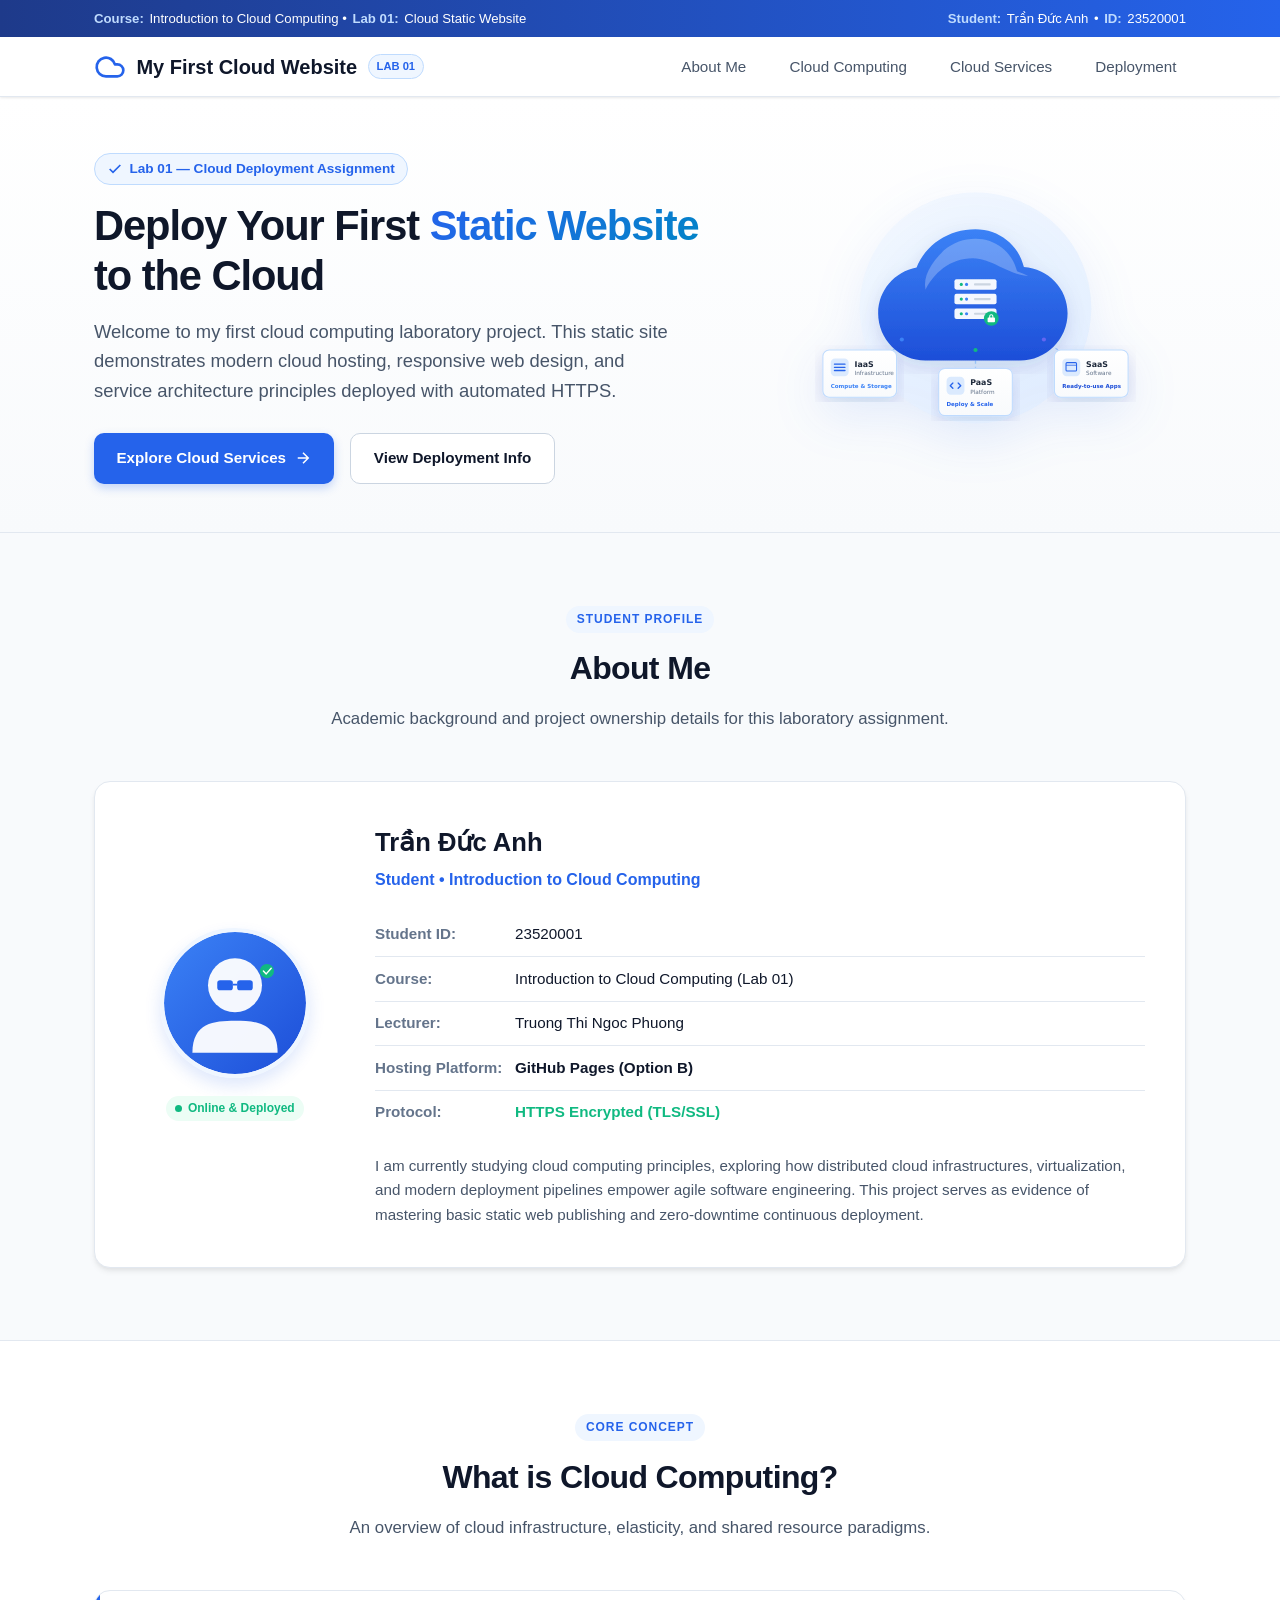
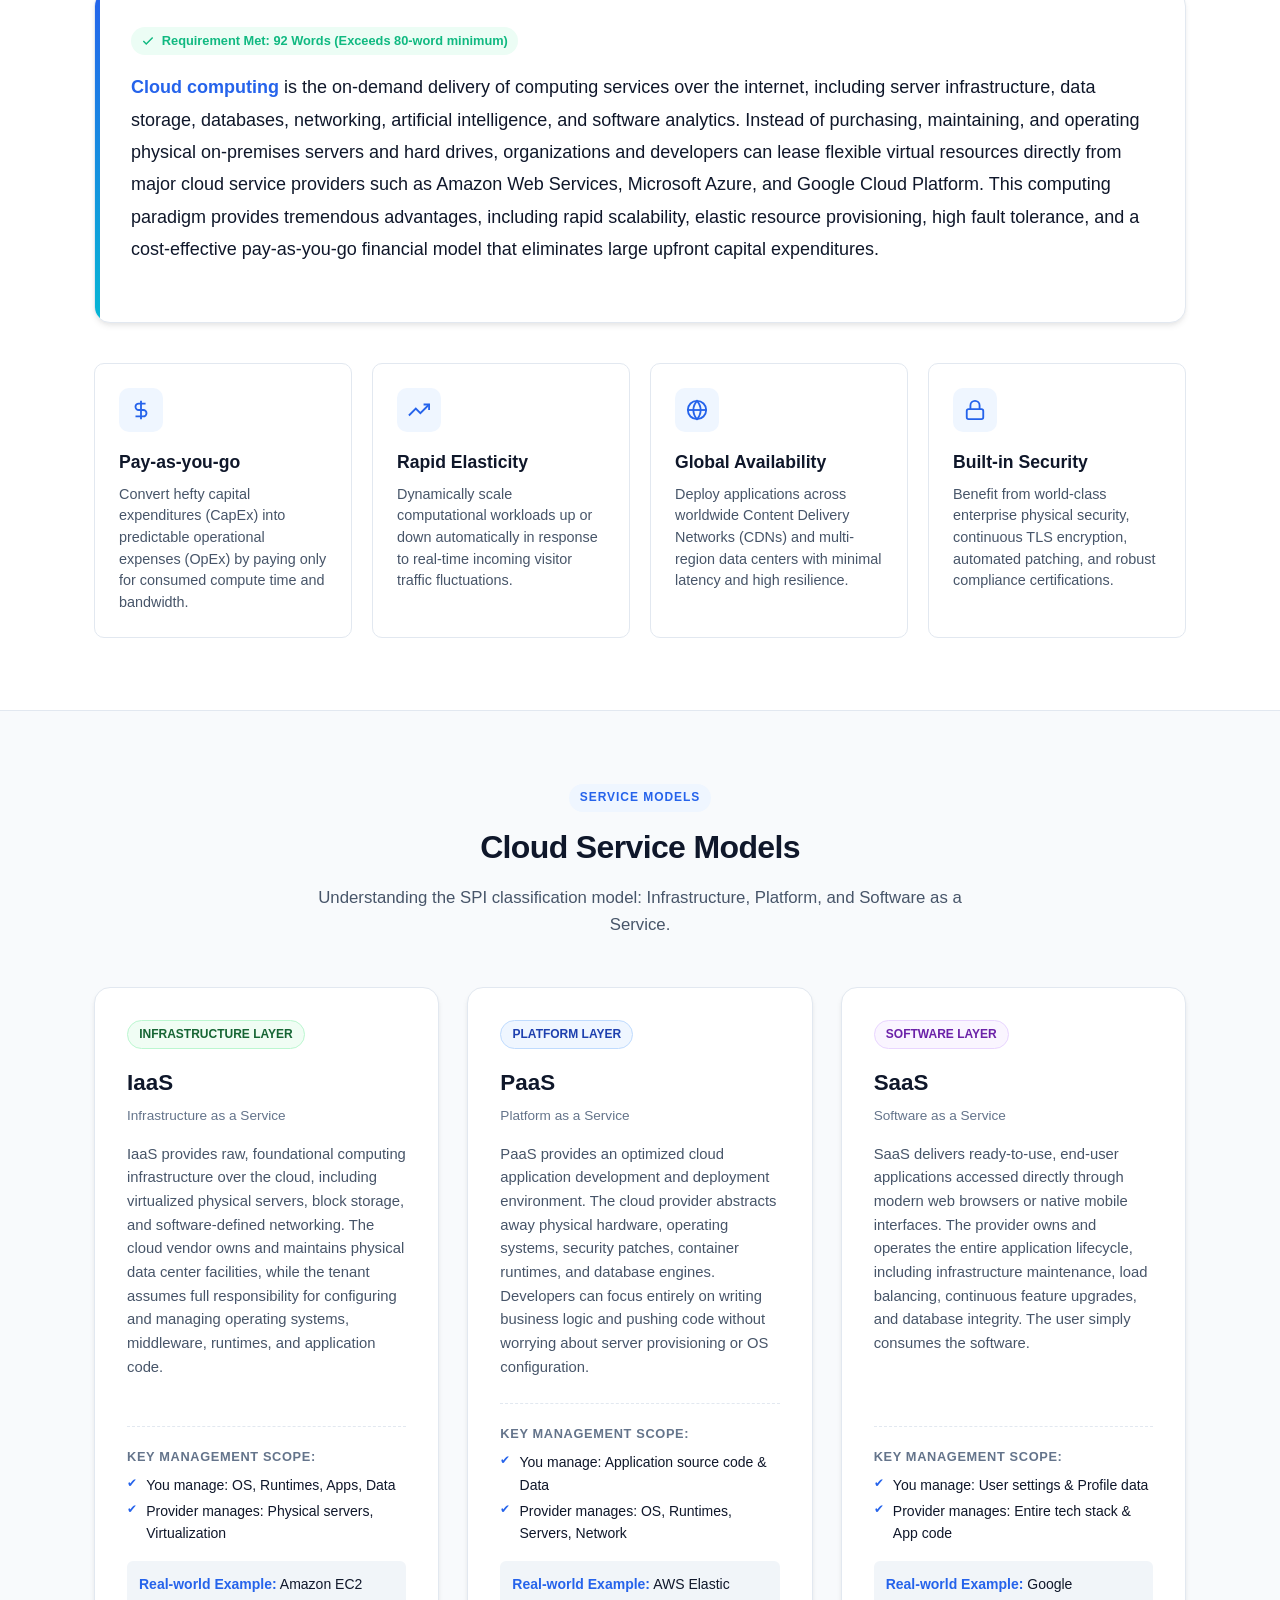
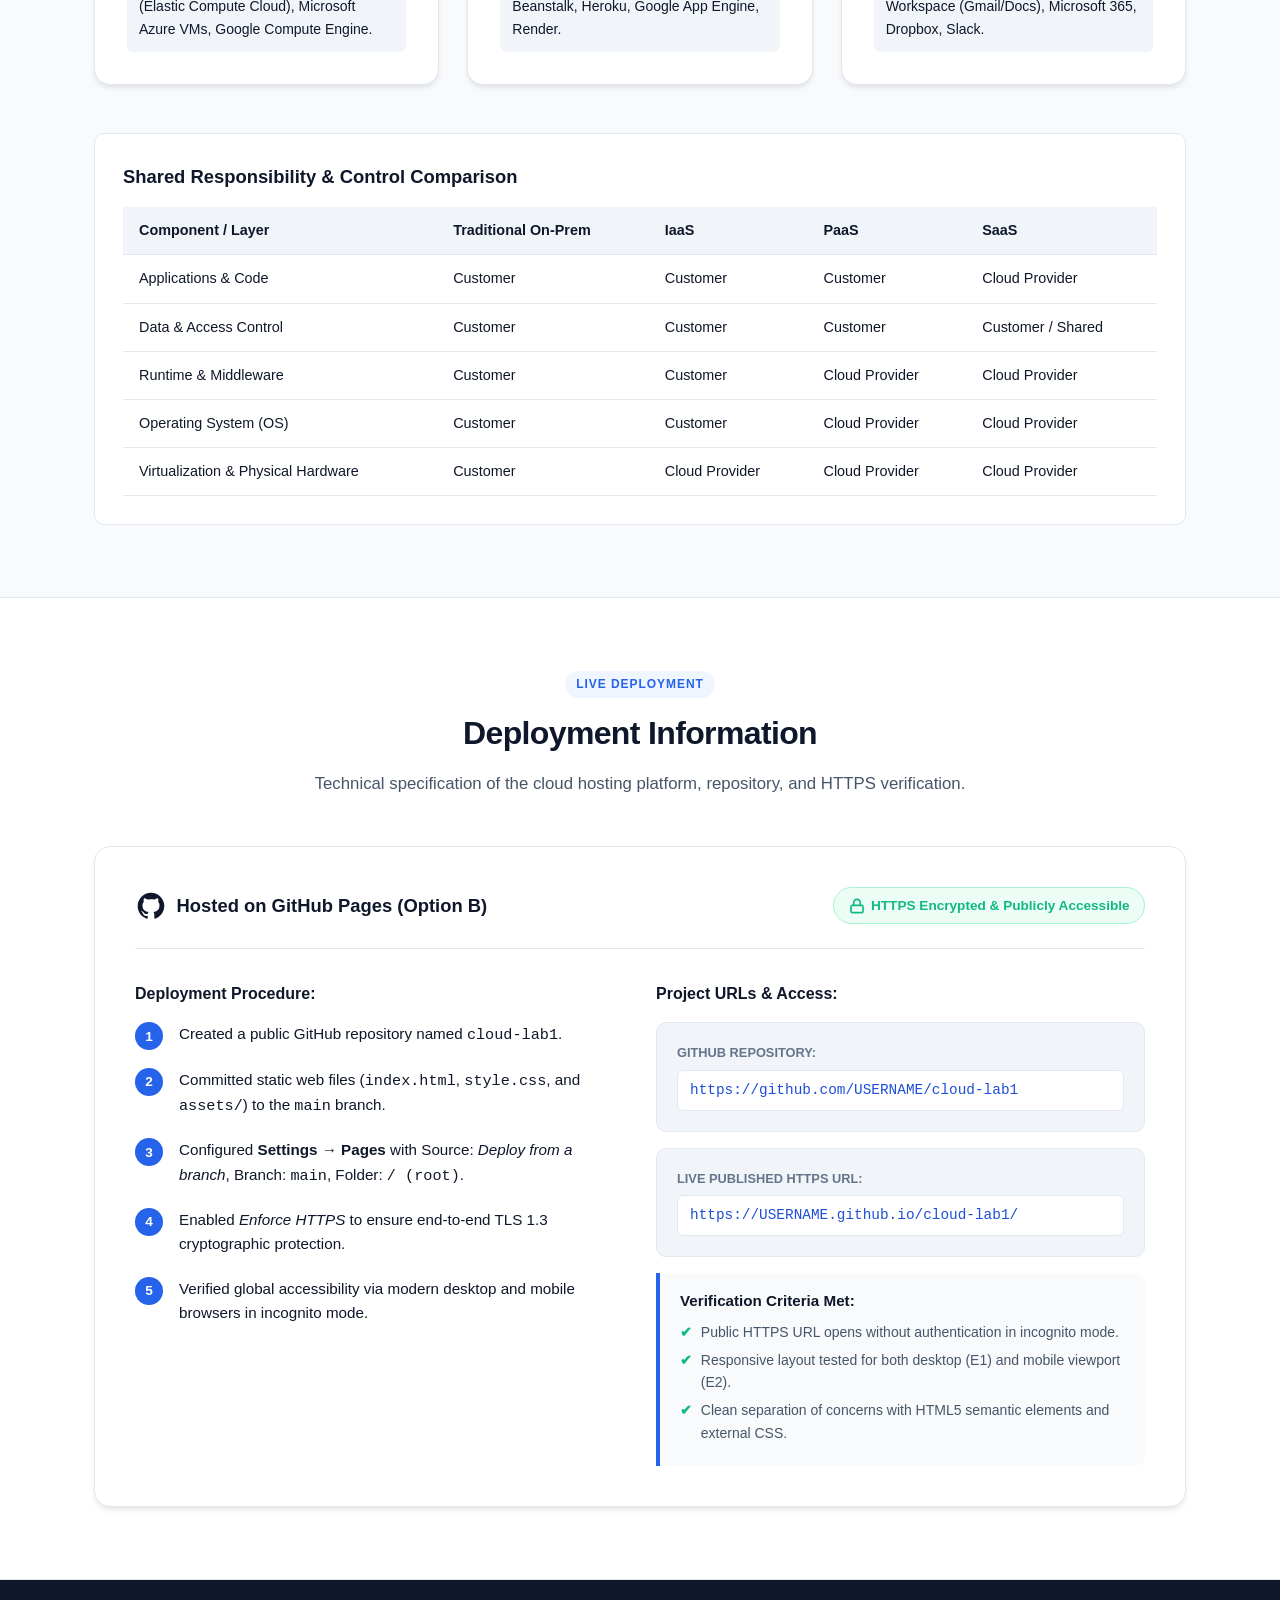
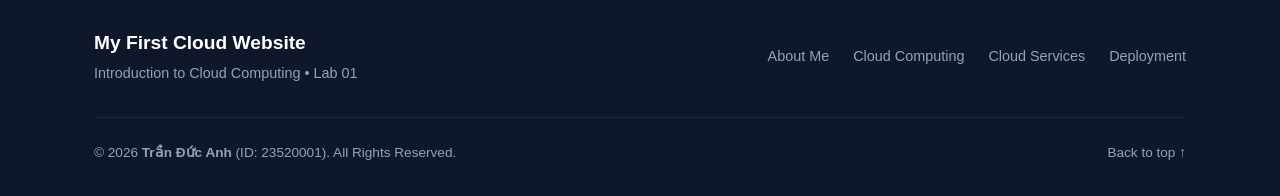
==== index.html @ e88ad157 "feat: initial commit for Lab 01 static website" ====
<!DOCTYPE html>
<html lang="en">
<head>
  <meta charset="UTF-8">
  <meta name="viewport" content="width=device-width, initial-scale=1.0">
  <title>My First Cloud Website</title>
  <meta name="description" content="Lab 01 - Deploy Your First Static Website to the Cloud. Course: Introduction to Cloud Computing.">
  <link rel="stylesheet" href="style.css">
</head>
<body>

  <!-- Top Academic Metadata Banner (Visible on Desktop & Mobile Viewports for Grading Evidence E1/E2) -->
  <div class="academic-banner">
    <div class="container">
      <div class="banner-item">
        <strong>Course:</strong> Introduction to Cloud Computing &bull; <strong>Lab 01:</strong> Cloud Static Website
      </div>
      <div class="banner-item">
        <strong>Student:</strong> <span id="student-banner-name">Trần Đức Anh</span> &bull; <strong>ID:</strong> <span id="student-banner-id">23520001</span>
      </div>
    </div>
  </div>

  <!-- Navigation Header -->
  <header class="site-header">
    <div class="nav-container">
      <a href="#home" class="brand-link" title="My First Cloud Website">
        <svg class="brand-icon" viewBox="0 0 24 24" fill="none" stroke="currentColor" stroke-width="2" stroke-linecap="round" stroke-linejoin="round">
          <path d="M17.5 19H9a7 7 0 1 1 6.71-9h1.79a4.5 4.5 0 1 1 0 9Z" />
        </svg>
        <span>My First Cloud Website</span>
        <span class="brand-badge">Lab 01</span>
      </a>

      <!-- Mobile Navigation Toggle Button -->
      <button class="nav-toggle" id="navToggle" aria-label="Toggle navigation menu">
        <svg viewBox="0 0 24 24" fill="none" stroke="currentColor" stroke-width="2" stroke-linecap="round" stroke-linejoin="round">
          <line x1="3" y1="12" x2="21" y2="12"></line>
          <line x1="3" y1="6" x2="21" y2="6"></line>
          <line x1="3" y1="18" x2="21" y2="18"></line>
        </svg>
      </button>

      <!-- Navigation Menu with 4 Sections -->
      <nav>
        <ul class="nav-menu" id="navMenu">
          <li><a href="#about" class="nav-link">About Me</a></li>
          <li><a href="#cloud-computing" class="nav-link">Cloud Computing</a></li>
          <li><a href="#cloud-services" class="nav-link">Cloud Services</a></li>
          <li><a href="#deployment" class="nav-link">Deployment</a></li>
        </ul>
      </nav>
    </div>
  </header>

  <!-- Hero Section -->
  <section class="hero-section" id="home">
    <div class="container hero-grid">
      <div class="hero-content">
        <div class="hero-tag">
          <svg width="16" height="16" viewBox="0 0 24 24" fill="none" stroke="currentColor" stroke-width="2.5">
            <polyline points="20 6 9 17 4 12"></polyline>
          </svg>
          Lab 01 — Cloud Deployment Assignment
        </div>
        <h1 class="hero-title">Deploy Your First <span>Static Website</span> to the Cloud</h1>
        <p class="hero-subtitle">
          Welcome to my first cloud computing laboratory project. This static site demonstrates modern cloud hosting, responsive web design, and service architecture principles deployed with automated HTTPS.
        </p>
        <div class="hero-actions">
          <a href="#cloud-services" class="btn btn-primary">
            Explore Cloud Services
            <svg width="18" height="18" viewBox="0 0 24 24" fill="none" stroke="currentColor" stroke-width="2">
              <path d="M5 12h14M12 5l7 7-7 7"/>
            </svg>
          </a>
          <a href="#deployment" class="btn btn-secondary">
            View Deployment Info
          </a>
        </div>
      </div>
      <div class="hero-illustration">
        <img src="assets/cloud.svg" alt="Cloud Architecture Illustration" width="440" height="330">
      </div>
    </div>
  </section>

  <main>
    <!-- Section 1: About Me -->
    <section class="section" id="about">
      <div class="container">
        <div class="section-header">
          <span class="section-badge">Student Profile</span>
          <h2 class="section-title">About Me</h2>
          <p class="section-desc">Academic background and project ownership details for this laboratory assignment.</p>
        </div>

        <div class="about-card">
          <div class="about-avatar-wrap">
            <img src="assets/avatar.svg" alt="Student Avatar" class="about-avatar" width="150" height="150">
            <div class="status-badge">
              <span class="status-dot"></span> Online &amp; Deployed
            </div>
          </div>
          <div class="about-details">
            <h3 id="student-name-display">Trần Đức Anh</h3>
            <p class="student-role">Student &bull; Introduction to Cloud Computing</p>
            
            <table class="info-table">
              <tbody>
                <tr>
                  <td class="info-label">Student ID:</td>
                  <td class="info-value" id="student-id-display">23520001</td>
                </tr>
                <tr>
                  <td class="info-label">Course:</td>
                  <td class="info-value">Introduction to Cloud Computing (Lab 01)</td>
                </tr>
                <tr>
                  <td class="info-label">Lecturer:</td>
                  <td class="info-value">Truong Thi Ngoc Phuong</td>
                </tr>
                <tr>
                  <td class="info-label">Hosting Platform:</td>
                  <td class="info-value"><strong>GitHub Pages (Option B)</strong></td>
                </tr>
                <tr>
                  <td class="info-label">Protocol:</td>
                  <td class="info-value"><span style="color: var(--success); font-weight: 600;">HTTPS Encrypted (TLS/SSL)</span></td>
                </tr>
              </tbody>
            </table>

            <p class="about-bio">
              I am currently studying cloud computing principles, exploring how distributed cloud infrastructures, virtualization, and modern deployment pipelines empower agile software engineering. This project serves as evidence of mastering basic static web publishing and zero-downtime continuous deployment.
            </p>
          </div>
        </div>
      </div>
    </section>

    <!-- Section 2: Cloud Computing -->
    <section class="section section-alt" id="cloud-computing">
      <div class="container">
        <div class="section-header">
          <span class="section-badge">Core Concept</span>
          <h2 class="section-title">What is Cloud Computing?</h2>
          <p class="section-desc">An overview of cloud infrastructure, elasticity, and shared resource paradigms.</p>
        </div>

        <div class="cloud-definition-card">
          <div class="word-count-badge">
            <svg width="14" height="14" viewBox="0 0 24 24" fill="none" stroke="currentColor" stroke-width="2.5">
              <polyline points="20 6 9 17 4 12"></polyline>
            </svg>
            Requirement Met: 92 Words (Exceeds 80-word minimum)
          </div>
          <p class="cloud-statement">
            <strong>Cloud computing</strong> is the on-demand delivery of computing services over the internet, including server infrastructure, data storage, databases, networking, artificial intelligence, and software analytics. Instead of purchasing, maintaining, and operating physical on-premises servers and hard drives, organizations and developers can lease flexible virtual resources directly from major cloud service providers such as Amazon Web Services, Microsoft Azure, and Google Cloud Platform. This computing paradigm provides tremendous advantages, including rapid scalability, elastic resource provisioning, high fault tolerance, and a cost-effective pay-as-you-go financial model that eliminates large upfront capital expenditures.
          </p>
        </div>

        <!-- 4 Key Characteristics -->
        <div class="cloud-features-grid">
          <div class="feature-box">
            <div class="feature-icon-wrapper">
              <svg width="22" height="22" viewBox="0 0 24 24" fill="none" stroke="currentColor" stroke-width="2">
                <path d="M12 2v20M17 5H9.5a3.5 3.5 0 0 0 0 7h5a3.5 3.5 0 0 1 0 7H6"/>
              </svg>
            </div>
            <h4>Pay-as-you-go</h4>
            <p>Convert hefty capital expenditures (CapEx) into predictable operational expenses (OpEx) by paying only for consumed compute time and bandwidth.</p>
          </div>

          <div class="feature-box">
            <div class="feature-icon-wrapper">
              <svg width="22" height="22" viewBox="0 0 24 24" fill="none" stroke="currentColor" stroke-width="2">
                <polyline points="23 6 13.5 15.5 8.5 10.5 1 18"></polyline>
                <polyline points="17 6 23 6 23 12"></polyline>
              </svg>
            </div>
            <h4>Rapid Elasticity</h4>
            <p>Dynamically scale computational workloads up or down automatically in response to real-time incoming visitor traffic fluctuations.</p>
          </div>

          <div class="feature-box">
            <div class="feature-icon-wrapper">
              <svg width="22" height="22" viewBox="0 0 24 24" fill="none" stroke="currentColor" stroke-width="2">
                <circle cx="12" cy="12" r="10"></circle>
                <line x1="2" y1="12" x2="22" y2="12"></line>
                <path d="M12 2a15.3 15.3 0 0 1 4 10 15.3 15.3 0 0 1-4 10 15.3 15.3 0 0 1-4-10 15.3 15.3 0 0 1 4-10z"></path>
              </svg>
            </div>
            <h4>Global Availability</h4>
            <p>Deploy applications across worldwide Content Delivery Networks (CDNs) and multi-region data centers with minimal latency and high resilience.</p>
          </div>

          <div class="feature-box">
            <div class="feature-icon-wrapper">
              <svg width="22" height="22" viewBox="0 0 24 24" fill="none" stroke="currentColor" stroke-width="2">
                <rect x="3" y="11" width="18" height="11" rx="2" ry="2"></rect>
                <path d="M7 11V7a5 5 0 0 1 10 0v4"></path>
              </svg>
            </div>
            <h4>Built-in Security</h4>
            <p>Benefit from world-class enterprise physical security, continuous TLS encryption, automated patching, and robust compliance certifications.</p>
          </div>
        </div>
      </div>
    </section>

    <!-- Section 3: Cloud Services (IaaS, PaaS, SaaS) -->
    <section class="section" id="cloud-services">
      <div class="container">
        <div class="section-header">
          <span class="section-badge">Service Models</span>
          <h2 class="section-title">Cloud Service Models</h2>
          <p class="section-desc">Understanding the SPI classification model: Infrastructure, Platform, and Software as a Service.</p>
        </div>

        <div class="services-grid">
          <!-- Model 1: IaaS -->
          <div class="service-card">
            <span class="service-tag tag-iaas">Infrastructure Layer</span>
            <h3>IaaS</h3>
            <p class="service-subtitle">Infrastructure as a Service</p>
            <p class="service-description">
              IaaS provides raw, foundational computing infrastructure over the cloud, including virtualized physical servers, block storage, and software-defined networking. The cloud vendor owns and maintains physical data center facilities, while the tenant assumes full responsibility for configuring and managing operating systems, middleware, runtimes, and application code.
            </p>
            <div class="service-meta-block">
              <div class="meta-title">Key Management Scope:</div>
              <ul class="meta-list">
                <li>You manage: OS, Runtimes, Apps, Data</li>
                <li>Provider manages: Physical servers, Virtualization</li>
              </ul>
              <div class="service-example-box">
                <strong>Real-world Example:</strong> Amazon EC2 (Elastic Compute Cloud), Microsoft Azure VMs, Google Compute Engine.
              </div>
            </div>
          </div>

          <!-- Model 2: PaaS -->
          <div class="service-card">
            <span class="service-tag tag-paas">Platform Layer</span>
            <h3>PaaS</h3>
            <p class="service-subtitle">Platform as a Service</p>
            <p class="service-description">
              PaaS provides an optimized cloud application development and deployment environment. The cloud provider abstracts away physical hardware, operating systems, security patches, container runtimes, and database engines. Developers can focus entirely on writing business logic and pushing code without worrying about server provisioning or OS configuration.
            </p>
            <div class="service-meta-block">
              <div class="meta-title">Key Management Scope:</div>
              <ul class="meta-list">
                <li>You manage: Application source code &amp; Data</li>
                <li>Provider manages: OS, Runtimes, Servers, Network</li>
              </ul>
              <div class="service-example-box">
                <strong>Real-world Example:</strong> AWS Elastic Beanstalk, Heroku, Google App Engine, Render.
              </div>
            </div>
          </div>

          <!-- Model 3: SaaS -->
          <div class="service-card">
            <span class="service-tag tag-saas">Software Layer</span>
            <h3>SaaS</h3>
            <p class="service-subtitle">Software as a Service</p>
            <p class="service-description">
              SaaS delivers ready-to-use, end-user applications accessed directly through modern web browsers or native mobile interfaces. The provider owns and operates the entire application lifecycle, including infrastructure maintenance, load balancing, continuous feature upgrades, and database integrity. The user simply consumes the software.
            </p>
            <div class="service-meta-block">
              <div class="meta-title">Key Management Scope:</div>
              <ul class="meta-list">
                <li>You manage: User settings &amp; Profile data</li>
                <li>Provider manages: Entire tech stack &amp; App code</li>
              </ul>
              <div class="service-example-box">
                <strong>Real-world Example:</strong> Google Workspace (Gmail/Docs), Microsoft 365, Dropbox, Slack.
              </div>
            </div>
          </div>
        </div>

        <!-- Shared Responsibility Summary Table -->
        <div class="services-comparison">
          <h4>Shared Responsibility &amp; Control Comparison</h4>
          <table class="comparison-table">
            <thead>
              <tr>
                <th>Component / Layer</th>
                <th>Traditional On-Prem</th>
                <th>IaaS</th>
                <th>PaaS</th>
                <th>SaaS</th>
              </tr>
            </thead>
            <tbody>
              <tr>
                <td>Applications &amp; Code</td>
                <td>Customer</td>
                <td>Customer</td>
                <td>Customer</td>
                <td>Cloud Provider</td>
              </tr>
              <tr>
                <td>Data &amp; Access Control</td>
                <td>Customer</td>
                <td>Customer</td>
                <td>Customer</td>
                <td>Customer / Shared</td>
              </tr>
              <tr>
                <td>Runtime &amp; Middleware</td>
                <td>Customer</td>
                <td>Customer</td>
                <td>Cloud Provider</td>
                <td>Cloud Provider</td>
              </tr>
              <tr>
                <td>Operating System (OS)</td>
                <td>Customer</td>
                <td>Customer</td>
                <td>Cloud Provider</td>
                <td>Cloud Provider</td>
              </tr>
              <tr>
                <td>Virtualization &amp; Physical Hardware</td>
                <td>Customer</td>
                <td>Cloud Provider</td>
                <td>Cloud Provider</td>
                <td>Cloud Provider</td>
              </tr>
            </tbody>
          </table>
        </div>
      </div>
    </section>

    <!-- Section 4: Deployment Information -->
    <section class="section section-alt" id="deployment">
      <div class="container">
        <div class="section-header">
          <span class="section-badge">Live Deployment</span>
          <h2 class="section-title">Deployment Information</h2>
          <p class="section-desc">Technical specification of the cloud hosting platform, repository, and HTTPS verification.</p>
        </div>

        <div class="deployment-card">
          <div class="deployment-header-row">
            <div class="platform-pill">
              <svg class="pill-icon" viewBox="0 0 24 24" fill="currentColor">
                <path fill-rule="evenodd" clip-rule="evenodd" d="M12 2C6.477 2 2 6.484 2 12.017c0 4.425 2.865 8.18 6.839 9.504.5.092.682-.217.682-.483 0-.237-.008-.868-.013-1.703-2.782.605-3.369-1.343-3.369-1.343-.454-1.158-1.11-1.466-1.11-1.466-.908-.62.069-.608.069-.608 1.003.07 1.53 1.032 1.53 1.032.892 1.53 2.341 1.088 2.91.832.092-.647.35-1.088.636-1.338-2.22-.253-4.555-1.113-4.555-4.951 0-1.093.39-1.988 1.029-2.688-.103-.253-.446-1.272.098-2.65 0 0 .84-.27 2.75 1.026A9.564 9.564 0 0112 6.844c.85.004 1.705.115 2.504.337 1.909-1.296 2.747-1.027 2.747-1.027.546 1.379.202 2.398.1 2.651.64.7 1.028 1.595 1.028 2.688 0 3.848-2.339 4.695-4.566 4.943.359.309.678.92.678 1.855 0 1.338-.012 2.419-.012 2.747 0 .268.18.58.688.482A10.019 10.019 0 0022 12.017C22 6.484 17.522 2 12 2z"/>
              </svg>
              <span>Hosted on GitHub Pages (Option B)</span>
            </div>
            <div class="https-verified-badge">
              <svg width="16" height="16" viewBox="0 0 24 24" fill="none" stroke="currentColor" stroke-width="2.5">
                <rect x="3" y="11" width="18" height="11" rx="2" ry="2"></rect>
                <path d="M7 11V7a5 5 0 0 1 10 0v4"></path>
              </svg>
              HTTPS Encrypted &amp; Publicly Accessible
            </div>
          </div>

          <div class="deployment-info-grid">
            <div class="deploy-steps-col">
              <h4 style="margin-bottom: 1rem; color: var(--secondary);">Deployment Procedure:</h4>
              <ol class="deploy-step-list">
                <li>Created a public GitHub repository named <code>cloud-lab1</code>.</li>
                <li>Committed static web files (<code>index.html</code>, <code>style.css</code>, and <code>assets/</code>) to the <code>main</code> branch.</li>
                <li>Configured <strong>Settings &rarr; Pages</strong> with Source: <em>Deploy from a branch</em>, Branch: <code>main</code>, Folder: <code>/ (root)</code>.</li>
                <li>Enabled <em>Enforce HTTPS</em> to ensure end-to-end TLS 1.3 cryptographic protection.</li>
                <li>Verified global accessibility via modern desktop and mobile browsers in incognito mode.</li>
              </ol>
            </div>

            <div class="deploy-urls-col">
              <h4 style="margin-bottom: 1rem; color: var(--secondary);">Project URLs &amp; Access:</h4>
              
              <div class="link-box">
                <div class="link-box-title">GitHub Repository:</div>
                <code id="repo-url-display">https://github.com/USERNAME/cloud-lab1</code>
              </div>

              <div class="link-box">
                <div class="link-box-title">Live Published HTTPS URL:</div>
                <code id="live-url-display">https://USERNAME.github.io/cloud-lab1/</code>
              </div>

              <div class="checklist-box">
                <h5>Verification Criteria Met:</h5>
                <ul>
                  <li>Public HTTPS URL opens without authentication in incognito mode.</li>
                  <li>Responsive layout tested for both desktop (E1) and mobile viewport (E2).</li>
                  <li>Clean separation of concerns with HTML5 semantic elements and external CSS.</li>
                </ul>
              </div>
            </div>
          </div>
        </div>
      </div>
    </section>
  </main>

  <!-- Footer -->
  <footer class="site-footer">
    <div class="container">
      <div class="footer-top">
        <div>
          <div class="footer-brand">My First Cloud Website</div>
          <p style="margin-top: 0.25rem;">Introduction to Cloud Computing &bull; Lab 01</p>
        </div>
        <div class="footer-nav">
          <a href="#about">About Me</a>
          <a href="#cloud-computing">Cloud Computing</a>
          <a href="#cloud-services">Cloud Services</a>
          <a href="#deployment">Deployment</a>
        </div>
      </div>
      <div class="footer-bottom">
        <div>
          &copy; 2026 <strong>Trần Đức Anh</strong> (ID: 23520001). All Rights Reserved.
        </div>
        <a href="#home" class="back-to-top">
          Back to top &uarr;
        </a>
      </div>
    </div>
  </footer>

  <!-- Vanilla JavaScript for Mobile Nav & Dynamic Highlights -->
  <script>
    // Mobile navigation toggle
    const navToggle = document.getElementById('navToggle');
    const navMenu = document.getElementById('navMenu');

    if (navToggle && navMenu) {
      navToggle.addEventListener('click', () => {
        navMenu.classList.toggle('open');
      });

      // Close mobile menu when clicking any nav link
      const navLinks = document.querySelectorAll('.nav-link');
      navLinks.forEach(link => {
        link.addEventListener('click', () => {
          navMenu.classList.remove('open');
        });
      });
    }

    // Active navigation link tracking on scroll
    const sections = document.querySelectorAll('section[id]');
    window.addEventListener('scroll', () => {
      let current = '';
      const scrollPosition = window.pageYOffset + 200;

      sections.forEach(section => {
        const sectionTop = section.offsetTop;
        const sectionHeight = section.offsetHeight;
        if (scrollPosition >= sectionTop && scrollPosition < sectionTop + sectionHeight) {
          current = section.getAttribute('id');
        }
      });

      const navLinks = document.querySelectorAll('.nav-link');
      navLinks.forEach(link => {
        link.classList.remove('active');
        if (link.getAttribute('href') === `#${current}`) {
          link.classList.add('active');
        }
      });
    });
  </script>
</body>
</html>
---- style.css ----
/* ==========================================================================
   CSS Stylesheet: My First Cloud Website
   Course: Introduction to Cloud Computing (Lab 01)
   Design: Modern, Accessible, Fully Responsive
   ========================================================================== */

/* --- CSS Variables & Design Tokens --- */
:root {
  --primary: #2563eb;
  --primary-hover: #1d4ed8;
  --primary-light: #eff6ff;
  --primary-border: #bfdbfe;
  --secondary: #0f172a;
  --accent: #0284c7;
  --accent-cyan: #06b6d4;
  --success: #10b981;
  --success-bg: #ecfdf5;
  --warning: #f59e0b;
  --text-primary: #0f172a;
  --text-secondary: #475569;
  --text-muted: #64748b;
  --bg-page: #f8fafc;
  --bg-surface: #ffffff;
  --bg-alt: #f1f5f9;
  --border-light: #e2e8f0;
  --border-subtle: #cbd5e1;
  
  --radius-sm: 6px;
  --radius-md: 10px;
  --radius-lg: 16px;
  --radius-full: 9999px;

  --shadow-sm: 0 1px 3px rgba(0, 0, 0, 0.06), 0 1px 2px rgba(0, 0, 0, 0.04);
  --shadow-md: 0 4px 6px -1px rgba(0, 0, 0, 0.08), 0 2px 4px -1px rgba(0, 0, 0, 0.04);
  --shadow-lg: 0 10px 15px -3px rgba(0, 0, 0, 0.08), 0 4px 6px -2px rgba(0, 0, 0, 0.04);
  --shadow-hover: 0 20px 25px -5px rgba(37, 99, 235, 0.12), 0 10px 10px -5px rgba(37, 99, 235, 0.04);

  --transition-fast: 0.15s ease;
  --transition-normal: 0.25s ease;
  --max-width: 1140px;
}

/* --- Base Reset & Typography --- */
*, *::before, *::after {
  box-sizing: border-box;
  margin: 0;
  padding: 0;
}

html {
  scroll-behavior: smooth;
  font-size: 16px;
}

body {
  font-family: -apple-system, BlinkMacSystemFont, "Segoe UI", Roboto, "Helvetica Neue", Arial, sans-serif;
  line-height: 1.6;
  color: var(--text-primary);
  background-color: var(--bg-page);
  -webkit-font-smoothing: antialiased;
}

a {
  color: var(--primary);
  text-decoration: none;
  transition: color var(--transition-fast);
}

a:hover {
  color: var(--primary-hover);
}

img, svg {
  max-width: 100%;
  height: auto;
  display: block;
}

.container {
  width: 100%;
  max-width: var(--max-width);
  margin: 0 auto;
  padding: 0 1.5rem;
}

/* --- Top Academic Metadata Banner --- */
.academic-banner {
  background: linear-gradient(90deg, #1e3a8a, #2563eb);
  color: #ffffff;
  padding: 0.5rem 1rem;
  font-size: 0.825rem;
  font-weight: 500;
}

.academic-banner .container {
  display: flex;
  flex-wrap: wrap;
  justify-content: space-between;
  align-items: center;
  gap: 0.5rem;
}

.banner-item {
  display: inline-flex;
  align-items: center;
  gap: 0.35rem;
}

.banner-item strong {
  color: #bfdbfe;
  font-weight: 600;
}

/* --- Navigation Header --- */
.site-header {
  position: sticky;
  top: 0;
  z-index: 100;
  background-color: rgba(255, 255, 255, 0.95);
  backdrop-filter: blur(10px);
  -webkit-backdrop-filter: blur(10px);
  border-bottom: 1px solid var(--border-light);
  box-shadow: var(--shadow-sm);
  transition: all var(--transition-fast);
}

.nav-container {
  display: flex;
  justify-content: space-between;
  align-items: center;
  padding: 0.85rem 1.5rem;
  max-width: var(--max-width);
  margin: 0 auto;
}

.brand-link {
  display: flex;
  align-items: center;
  gap: 0.65rem;
  font-weight: 700;
  font-size: 1.25rem;
  color: var(--secondary);
}

.brand-icon {
  width: 32px;
  height: 32px;
  color: var(--primary);
}

.brand-badge {
  font-size: 0.7rem;
  font-weight: 600;
  text-transform: uppercase;
  background-color: var(--primary-light);
  color: var(--primary);
  border: 1px solid var(--primary-border);
  padding: 0.15rem 0.5rem;
  border-radius: var(--radius-full);
}

.nav-menu {
  display: flex;
  align-items: center;
  list-style: none;
  gap: 1.5rem;
}

.nav-link {
  font-size: 0.95rem;
  font-weight: 500;
  color: var(--text-secondary);
  padding: 0.35rem 0.6rem;
  border-radius: var(--radius-sm);
  transition: all var(--transition-fast);
}

.nav-link:hover, .nav-link:focus {
  color: var(--primary);
  background-color: var(--primary-light);
}

.nav-link.active {
  color: var(--primary);
  font-weight: 600;
}

/* Mobile Nav Toggle */
.nav-toggle {
  display: none;
  background: none;
  border: 1px solid var(--border-light);
  border-radius: var(--radius-sm);
  padding: 0.4rem 0.6rem;
  cursor: pointer;
  color: var(--secondary);
}

.nav-toggle svg {
  width: 24px;
  height: 24px;
}

/* --- Hero Section --- */
.hero-section {
  padding: 3.5rem 0 3rem;
  background: linear-gradient(180deg, #ffffff 0%, var(--bg-page) 100%);
  border-bottom: 1px solid var(--border-light);
}

.hero-grid {
  display: grid;
  grid-template-columns: 1.2fr 0.8fr;
  align-items: center;
  gap: 2.5rem;
}

.hero-tag {
  display: inline-flex;
  align-items: center;
  gap: 0.4rem;
  font-size: 0.85rem;
  font-weight: 600;
  color: var(--primary);
  background-color: var(--primary-light);
  border: 1px solid var(--primary-border);
  padding: 0.25rem 0.75rem;
  border-radius: var(--radius-full);
  margin-bottom: 1rem;
}

.hero-title {
  font-size: 2.6rem;
  font-weight: 800;
  line-height: 1.2;
  color: var(--secondary);
  margin-bottom: 1rem;
  letter-spacing: -0.025em;
}

.hero-title span {
  color: var(--primary);
  background: linear-gradient(135deg, #2563eb, #0284c7);
  -webkit-background-clip: text;
  -webkit-text-fill-color: transparent;
}

.hero-subtitle {
  font-size: 1.15rem;
  color: var(--text-secondary);
  margin-bottom: 1.75rem;
  max-width: 580px;
}

.hero-actions {
  display: flex;
  flex-wrap: wrap;
  gap: 1rem;
}

.btn {
  display: inline-flex;
  align-items: center;
  gap: 0.5rem;
  padding: 0.75rem 1.4rem;
  font-size: 0.95rem;
  font-weight: 600;
  border-radius: var(--radius-md);
  transition: all var(--transition-normal);
  cursor: pointer;
}

.btn-primary {
  background-color: var(--primary);
  color: #ffffff;
  box-shadow: 0 4px 10px rgba(37, 99, 235, 0.25);
}

.btn-primary:hover {
  background-color: var(--primary-hover);
  color: #ffffff;
  transform: translateY(-2px);
  box-shadow: 0 6px 14px rgba(37, 99, 235, 0.35);
}

.btn-secondary {
  background-color: #ffffff;
  color: var(--secondary);
  border: 1px solid var(--border-subtle);
}

.btn-secondary:hover {
  background-color: var(--bg-alt);
  color: var(--primary);
  border-color: var(--primary-border);
}

.hero-illustration {
  display: flex;
  justify-content: center;
  align-items: center;
}

.hero-illustration img {
  width: 100%;
  max-width: 440px;
  filter: drop-shadow(0 15px 25px rgba(37, 99, 235, 0.12));
  animation: floatSubtle 6s ease-in-out infinite alternate;
}

@keyframes floatSubtle {
  0% { transform: translateY(0); }
  100% { transform: translateY(-8px); }
}

/* --- Section Global Layout --- */
.section {
  padding: 4.5rem 0;
  scroll-margin-top: 4.5rem;
}

.section-alt {
  background-color: #ffffff;
  border-top: 1px solid var(--border-light);
  border-bottom: 1px solid var(--border-light);
}

.section-header {
  text-align: center;
  max-width: 700px;
  margin: 0 auto 3rem;
}

.section-badge {
  display: inline-block;
  font-size: 0.75rem;
  font-weight: 700;
  text-transform: uppercase;
  letter-spacing: 0.08em;
  color: var(--primary);
  background-color: var(--primary-light);
  padding: 0.25rem 0.7rem;
  border-radius: var(--radius-full);
  margin-bottom: 0.65rem;
}

.section-title {
  font-size: 2rem;
  font-weight: 700;
  color: var(--secondary);
  margin-bottom: 0.75rem;
  letter-spacing: -0.02em;
}

.section-desc {
  font-size: 1.05rem;
  color: var(--text-secondary);
}

/* --- Section: About Me --- */
.about-card {
  background-color: #ffffff;
  border: 1px solid var(--border-light);
  border-radius: var(--radius-lg);
  padding: 2.5rem;
  box-shadow: var(--shadow-md);
  display: grid;
  grid-template-columns: 200px 1fr;
  gap: 2.5rem;
  align-items: center;
}

.about-avatar-wrap {
  text-align: center;
}

.about-avatar {
  width: 150px;
  height: 150px;
  margin: 0 auto 1rem;
  border-radius: var(--radius-full);
  box-shadow: 0 8px 16px rgba(37, 99, 235, 0.15);
  border: 4px solid var(--primary-light);
}

.status-badge {
  display: inline-flex;
  align-items: center;
  gap: 0.35rem;
  font-size: 0.75rem;
  font-weight: 600;
  color: var(--success);
  background-color: var(--success-bg);
  padding: 0.2rem 0.6rem;
  border-radius: var(--radius-full);
}

.status-dot {
  width: 7px;
  height: 7px;
  border-radius: 50%;
  background-color: var(--success);
}

.about-details h3 {
  font-size: 1.6rem;
  font-weight: 700;
  color: var(--secondary);
  margin-bottom: 0.25rem;
}

.student-role {
  font-size: 1rem;
  color: var(--primary);
  font-weight: 600;
  margin-bottom: 1.25rem;
}

.info-table {
  width: 100%;
  border-collapse: collapse;
  margin-bottom: 1.25rem;
}

.info-table tr {
  border-bottom: 1px solid var(--border-light);
}

.info-table tr:last-child {
  border-bottom: none;
}

.info-table td {
  padding: 0.6rem 0;
  font-size: 0.95rem;
}

.info-label {
  font-weight: 600;
  color: var(--text-muted);
  width: 140px;
}

.info-value {
  color: var(--secondary);
  font-weight: 500;
}

.about-bio {
  color: var(--text-secondary);
  font-size: 0.95rem;
  line-height: 1.6;
}

/* --- Section: Cloud Computing --- */
.cloud-definition-card {
  background-color: var(--bg-surface);
  border: 1px solid var(--border-light);
  border-radius: var(--radius-lg);
  padding: 2.25rem;
  box-shadow: var(--shadow-md);
  margin-bottom: 2.5rem;
  position: relative;
  overflow: hidden;
}

.cloud-definition-card::before {
  content: "";
  position: absolute;
  top: 0;
  left: 0;
  width: 5px;
  height: 100%;
  background: linear-gradient(180deg, var(--primary), var(--accent-cyan));
}

.word-count-badge {
  display: inline-flex;
  align-items: center;
  gap: 0.4rem;
  background-color: var(--success-bg);
  color: var(--success);
  font-size: 0.8rem;
  font-weight: 700;
  padding: 0.25rem 0.65rem;
  border-radius: var(--radius-full);
  margin-bottom: 1rem;
}

.cloud-statement {
  font-size: 1.125rem;
  line-height: 1.8;
  color: var(--secondary);
  margin-bottom: 1.25rem;
}

.cloud-statement strong {
  color: var(--primary);
}

.cloud-features-grid {
  display: grid;
  grid-template-columns: repeat(auto-fit, minmax(230px, 1fr));
  gap: 1.25rem;
}

.feature-box {
  background-color: #ffffff;
  border: 1px solid var(--border-light);
  border-radius: var(--radius-md);
  padding: 1.5rem;
  transition: transform var(--transition-normal), box-shadow var(--transition-normal);
}

.feature-box:hover {
  transform: translateY(-3px);
  box-shadow: var(--shadow-md);
  border-color: var(--primary-border);
}

.feature-icon-wrapper {
  width: 44px;
  height: 44px;
  border-radius: var(--radius-md);
  background-color: var(--primary-light);
  display: flex;
  align-items: center;
  justify-content: center;
  margin-bottom: 1rem;
  color: var(--primary);
}

.feature-box h4 {
  font-size: 1.1rem;
  font-weight: 700;
  color: var(--secondary);
  margin-bottom: 0.5rem;
}

.feature-box p {
  font-size: 0.9rem;
  color: var(--text-secondary);
  line-height: 1.5;
}

/* --- Section: Cloud Services (IaaS, PaaS, SaaS) --- */
.services-grid {
  display: grid;
  grid-template-columns: repeat(3, 1fr);
  gap: 1.75rem;
}

.service-card {
  background-color: var(--bg-surface);
  border: 1px solid var(--border-light);
  border-radius: var(--radius-lg);
  padding: 2rem;
  box-shadow: var(--shadow-md);
  display: flex;
  flex-direction: column;
  transition: all var(--transition-normal);
  position: relative;
}

.service-card:hover {
  transform: translateY(-5px);
  box-shadow: var(--shadow-hover);
  border-color: var(--primary);
}

.service-tag {
  align-self: flex-start;
  font-size: 0.75rem;
  font-weight: 700;
  text-transform: uppercase;
  padding: 0.25rem 0.7rem;
  border-radius: var(--radius-full);
  margin-bottom: 1rem;
}

.tag-iaas {
  background-color: #f0fdf4;
  color: #166534;
  border: 1px solid #bbf7d0;
}

.tag-paas {
  background-color: #eff6ff;
  color: #1e40af;
  border: 1px solid #bfdbfe;
}

.tag-saas {
  background-color: #faf5ff;
  color: #6b21a8;
  border: 1px solid #e9d5ff;
}

.service-card h3 {
  font-size: 1.4rem;
  font-weight: 700;
  color: var(--secondary);
  margin-bottom: 0.25rem;
}

.service-subtitle {
  font-size: 0.85rem;
  color: var(--text-muted);
  font-weight: 500;
  margin-bottom: 1rem;
}

.service-description {
  font-size: 0.925rem;
  color: var(--text-secondary);
  line-height: 1.6;
  margin-bottom: 1.5rem;
}

.service-meta-block {
  margin-top: auto;
  border-top: 1px dashed var(--border-light);
  padding-top: 1.25rem;
}

.meta-title {
  font-size: 0.8rem;
  font-weight: 700;
  text-transform: uppercase;
  letter-spacing: 0.05em;
  color: var(--text-muted);
  margin-bottom: 0.4rem;
}

.meta-list {
  list-style: none;
  font-size: 0.875rem;
  color: var(--secondary);
  margin-bottom: 1rem;
}

.meta-list li {
  position: relative;
  padding-left: 1.2rem;
  margin-bottom: 0.25rem;
}

.meta-list li::before {
  content: "✔";
  position: absolute;
  left: 0;
  color: var(--primary);
  font-size: 0.75rem;
}

.service-example-box {
  background-color: var(--bg-alt);
  padding: 0.75rem;
  border-radius: var(--radius-sm);
  font-size: 0.875rem;
}

.service-example-box strong {
  color: var(--primary);
}

/* Comparison Summary Table */
.services-comparison {
  margin-top: 3rem;
  background-color: #ffffff;
  border: 1px solid var(--border-light);
  border-radius: var(--radius-md);
  padding: 1.75rem;
  overflow-x: auto;
}

.services-comparison h4 {
  font-size: 1.15rem;
  margin-bottom: 1rem;
  color: var(--secondary);
}

.comparison-table {
  width: 100%;
  border-collapse: collapse;
  font-size: 0.9rem;
}

.comparison-table th, .comparison-table td {
  padding: 0.75rem 1rem;
  text-align: left;
  border-bottom: 1px solid var(--border-light);
}

.comparison-table th {
  background-color: var(--bg-alt);
  color: var(--secondary);
  font-weight: 600;
}

/* --- Section: Deployment Information --- */
.deployment-card {
  background-color: var(--bg-surface);
  border: 1px solid var(--border-light);
  border-radius: var(--radius-lg);
  padding: 2.5rem;
  box-shadow: var(--shadow-md);
}

.deployment-header-row {
  display: flex;
  justify-content: space-between;
  align-items: center;
  flex-wrap: wrap;
  gap: 1rem;
  margin-bottom: 2rem;
  padding-bottom: 1.5rem;
  border-bottom: 1px solid var(--border-light);
}

.platform-pill {
  display: inline-flex;
  align-items: center;
  gap: 0.6rem;
  font-weight: 700;
  font-size: 1.15rem;
  color: var(--secondary);
}

.pill-icon {
  width: 32px;
  height: 32px;
}

.https-verified-badge {
  display: inline-flex;
  align-items: center;
  gap: 0.4rem;
  background-color: var(--success-bg);
  color: var(--success);
  border: 1px solid #a7f3d0;
  padding: 0.4rem 0.9rem;
  border-radius: var(--radius-full);
  font-weight: 600;
  font-size: 0.85rem;
}

.deployment-info-grid {
  display: grid;
  grid-template-columns: 1fr 1fr;
  gap: 2rem;
}

.deploy-step-list {
  list-style: none;
  counter-reset: deploy-counter;
}

.deploy-step-list li {
  counter-increment: deploy-counter;
  position: relative;
  padding-left: 2.75rem;
  margin-bottom: 1.25rem;
  font-size: 0.95rem;
}

.deploy-step-list li::before {
  content: counter(deploy-counter);
  position: absolute;
  left: 0;
  top: 0;
  width: 28px;
  height: 28px;
  background-color: var(--primary);
  color: #ffffff;
  border-radius: 50%;
  display: flex;
  align-items: center;
  justify-content: center;
  font-size: 0.85rem;
  font-weight: 700;
}

.link-box {
  background-color: var(--bg-alt);
  border: 1px solid var(--border-light);
  border-radius: var(--radius-md);
  padding: 1.25rem;
  margin-bottom: 1rem;
}

.link-box-title {
  font-size: 0.8rem;
  font-weight: 700;
  text-transform: uppercase;
  color: var(--text-muted);
  margin-bottom: 0.35rem;
}

.link-box code {
  display: block;
  font-family: ui-monospace, SFMono-Regular, Menlo, Monaco, Consolas, monospace;
  font-size: 0.9rem;
  color: var(--primary-hover);
  word-break: break-all;
  background-color: #ffffff;
  padding: 0.5rem 0.75rem;
  border-radius: var(--radius-sm);
  border: 1px solid var(--border-light);
}

.checklist-box {
  background-color: #f8fafc;
  border-left: 4px solid var(--primary);
  padding: 1rem 1.25rem;
  border-radius: 0 var(--radius-md) var(--radius-md) 0;
}

.checklist-box h5 {
  font-size: 0.95rem;
  color: var(--secondary);
  margin-bottom: 0.5rem;
}

.checklist-box ul {
  list-style: none;
  font-size: 0.875rem;
  color: var(--text-secondary);
}

.checklist-box li {
  position: relative;
  padding-left: 1.3rem;
  margin-bottom: 0.35rem;
}

.checklist-box li::before {
  content: "✔";
  position: absolute;
  left: 0;
  color: var(--success);
  font-weight: bold;
}

/* --- Footer --- */
.site-footer {
  background-color: var(--secondary);
  color: #94a3b8;
  padding: 3rem 0 2rem;
  font-size: 0.9rem;
}

.footer-top {
  display: flex;
  justify-content: space-between;
  align-items: center;
  flex-wrap: wrap;
  gap: 1.5rem;
  padding-bottom: 2rem;
  border-bottom: 1px solid #1e293b;
}

.footer-brand {
  font-size: 1.2rem;
  font-weight: 700;
  color: #ffffff;
}

.footer-nav {
  display: flex;
  gap: 1.5rem;
}

.footer-nav a {
  color: #94a3b8;
}

.footer-nav a:hover {
  color: #ffffff;
}

.footer-bottom {
  padding-top: 1.5rem;
  display: flex;
  justify-content: space-between;
  align-items: center;
  flex-wrap: wrap;
  gap: 1rem;
  font-size: 0.85rem;
}

.back-to-top {
  display: inline-flex;
  align-items: center;
  gap: 0.35rem;
  color: #94a3b8;
  font-weight: 500;
}

.back-to-top:hover {
  color: #ffffff;
}

/* --- Responsive Media Queries --- */
@media (max-width: 992px) {
  .hero-grid {
    grid-template-columns: 1fr;
    text-align: center;
  }

  .hero-title {
    font-size: 2.2rem;
  }

  .hero-subtitle {
    margin-left: auto;
    margin-right: auto;
  }

  .hero-actions {
    justify-content: center;
  }

  .about-card {
    grid-template-columns: 1fr;
    text-align: center;
  }

  .info-table td {
    text-align: left;
  }

  .services-grid {
    grid-template-columns: 1fr;
  }

  .deployment-info-grid {
    grid-template-columns: 1fr;
  }
}

@media (max-width: 768px) {
  .nav-menu {
    display: none;
    flex-direction: column;
    position: absolute;
    top: 100%;
    left: 0;
    right: 0;
    background-color: #ffffff;
    padding: 1.5rem;
    border-bottom: 1px solid var(--border-light);
    box-shadow: var(--shadow-lg);
    gap: 1rem;
  }

  .nav-menu.open {
    display: flex;
  }

  .nav-toggle {
    display: block;
  }

  .academic-banner .container {
    flex-direction: column;
    align-items: flex-start;
  }

  .hero-title {
    font-size: 1.85rem;
  }

  .section {
    padding: 3rem 0;
  }

  .about-card, .cloud-definition-card, .deployment-card {
    padding: 1.5rem;
  }

  .footer-top, .footer-bottom {
    flex-direction: column;
    align-items: flex-start;
  }
}
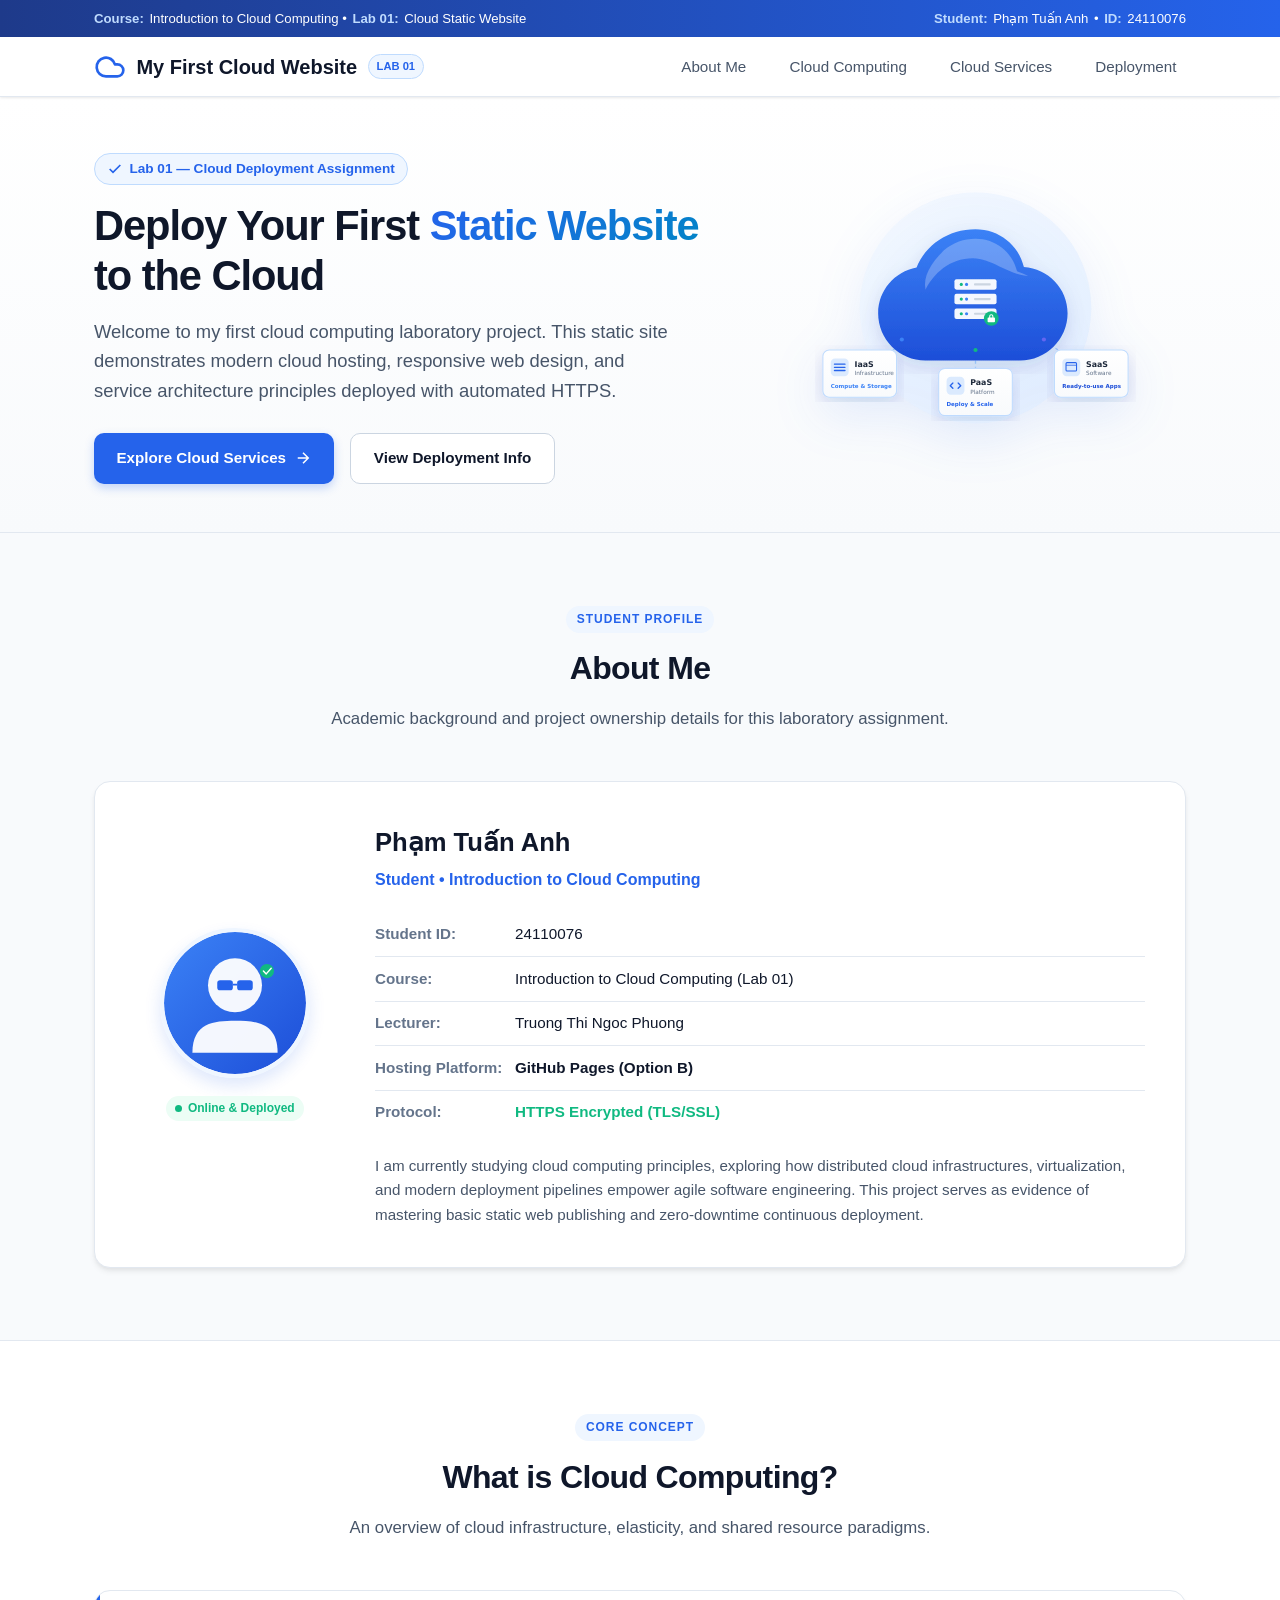
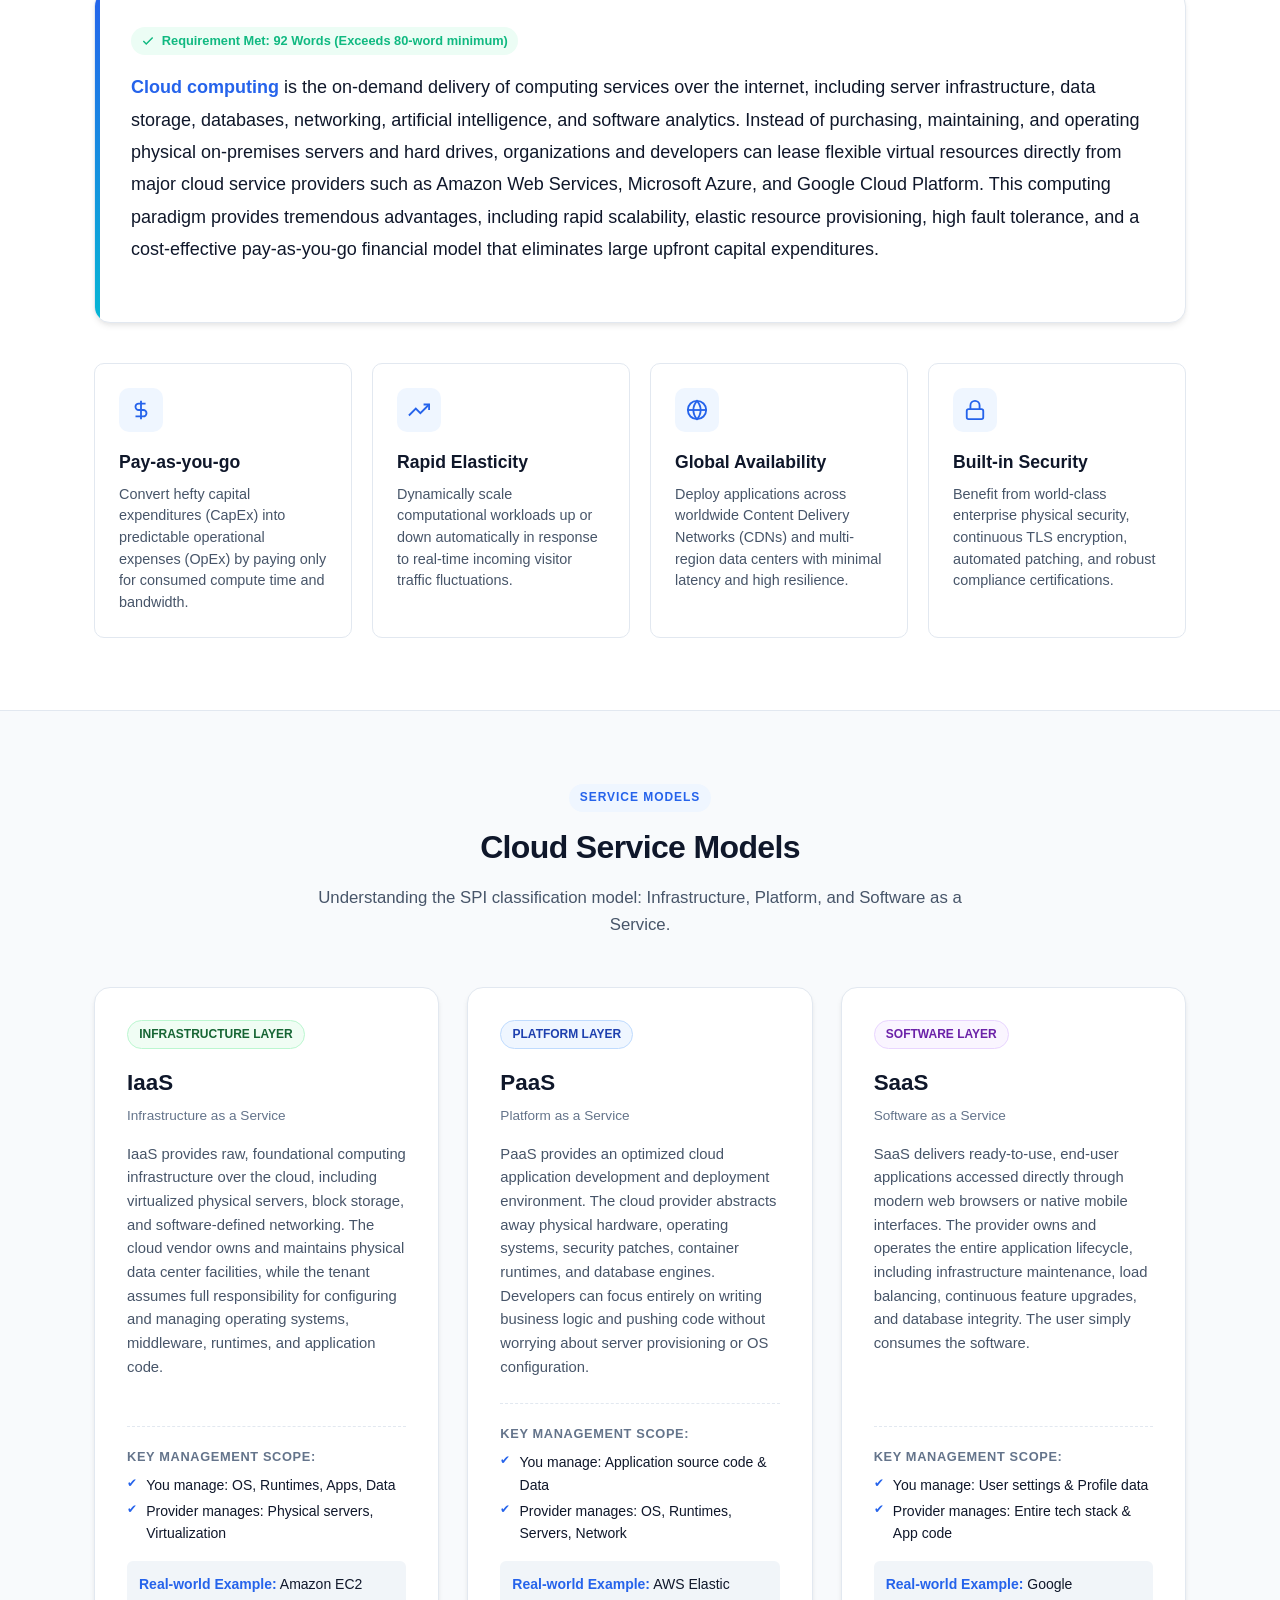
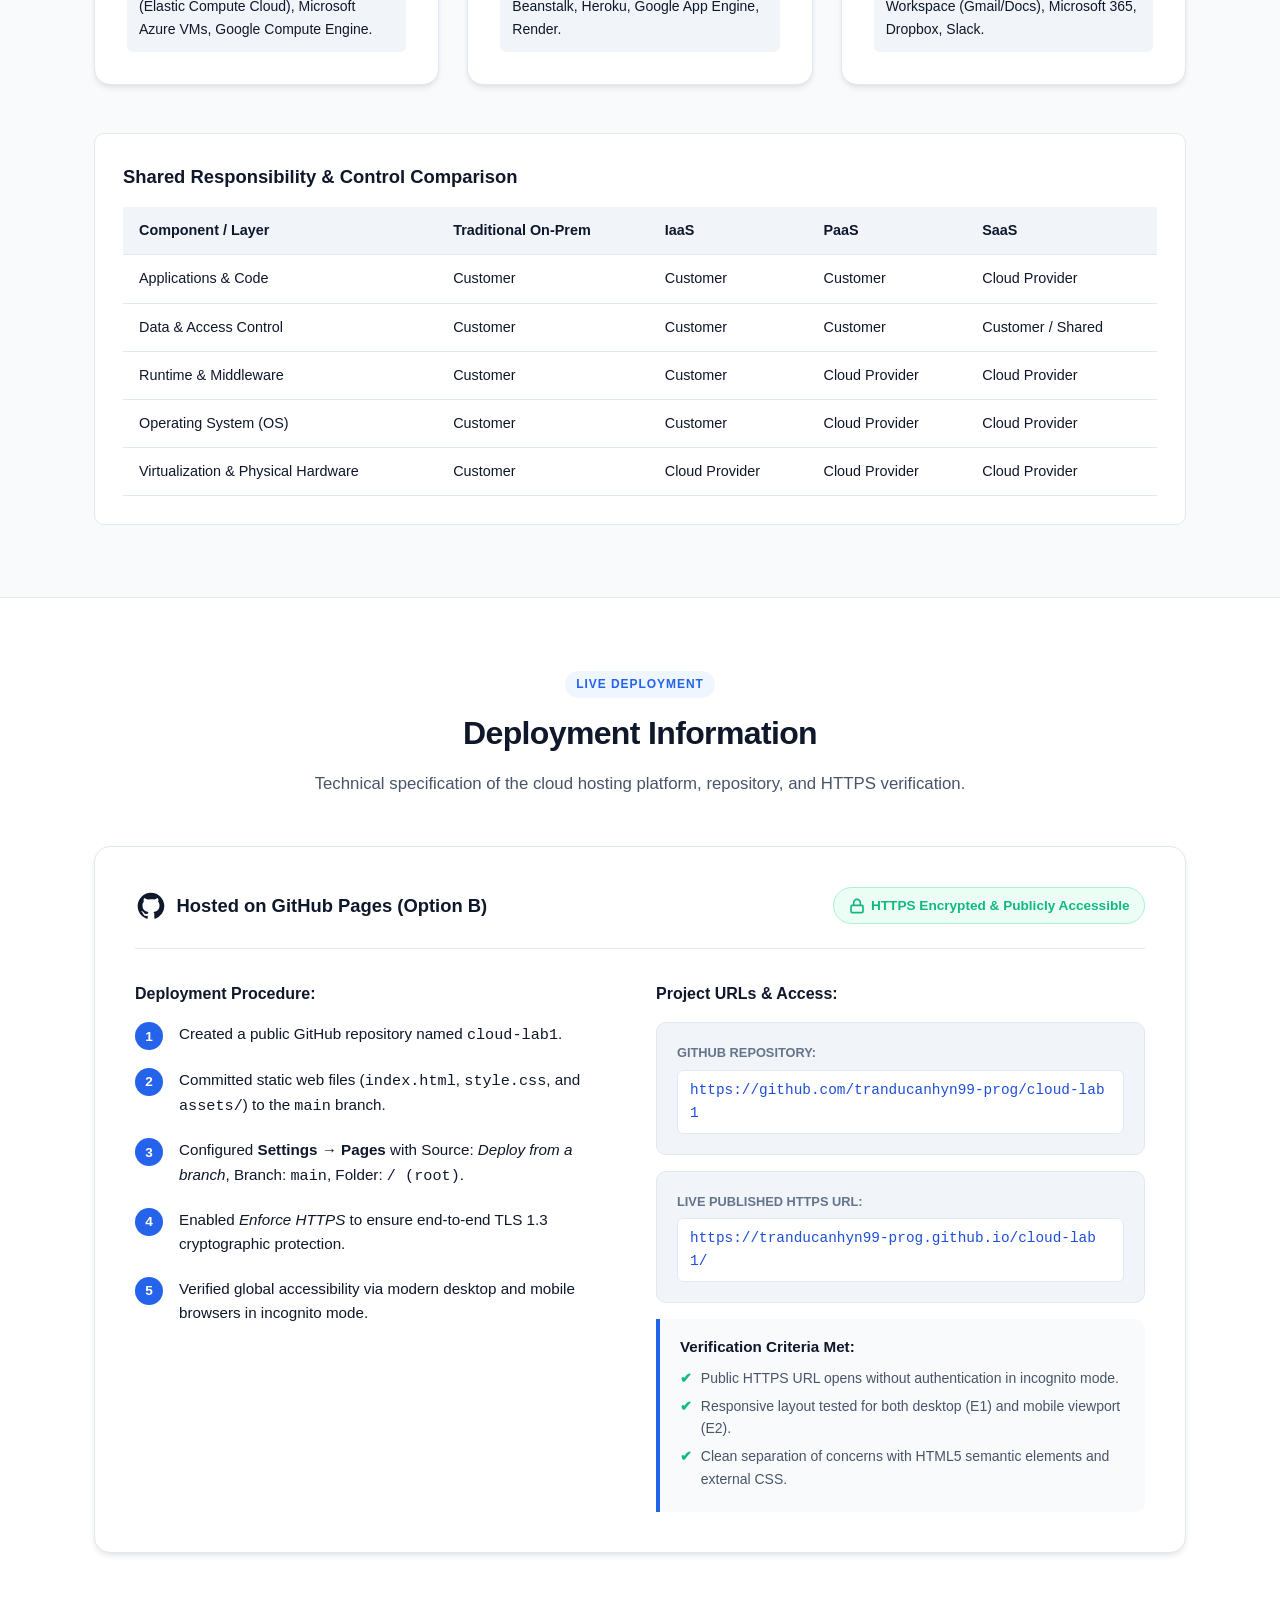
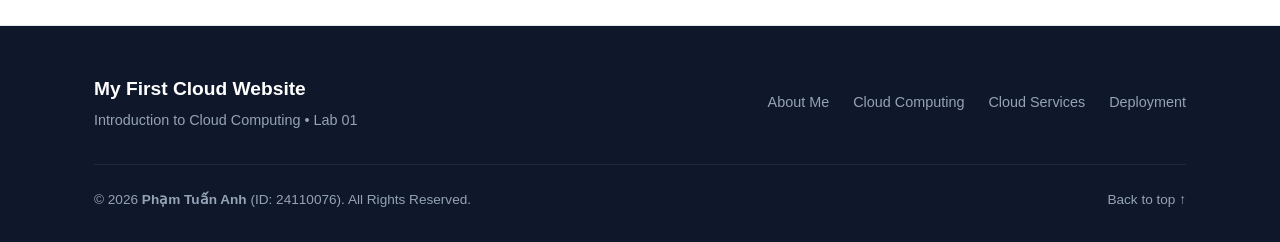
==== commit e47fe16e: "chore: update student info to Pham Tuan Anh - 24110076" ====
--- a/index.html
+++ b/index.html
@@ -16,7 +16,7 @@
         <strong>Course:</strong> Introduction to Cloud Computing &bull; <strong>Lab 01:</strong> Cloud Static Website
       </div>
       <div class="banner-item">
-        <strong>Student:</strong> <span id="student-banner-name">Trần Đức Anh</span> &bull; <strong>ID:</strong> <span id="student-banner-id">23520001</span>
+        <strong>Student:</strong> <span id="student-banner-name">Phạm Tuấn Anh</span> &bull; <strong>ID:</strong> <span id="student-banner-id">24110076</span>
       </div>
     </div>
   </div>
@@ -103,14 +103,14 @@
             </div>
           </div>
           <div class="about-details">
-            <h3 id="student-name-display">Trần Đức Anh</h3>
+            <h3 id="student-name-display">Phạm Tuấn Anh</h3>
             <p class="student-role">Student &bull; Introduction to Cloud Computing</p>
             
             <table class="info-table">
               <tbody>
                 <tr>
                   <td class="info-label">Student ID:</td>
-                  <td class="info-value" id="student-id-display">23520001</td>
+                  <td class="info-value" id="student-id-display">24110076</td>
                 </tr>
                 <tr>
                   <td class="info-label">Course:</td>
@@ -378,12 +378,12 @@
               
               <div class="link-box">
                 <div class="link-box-title">GitHub Repository:</div>
-                <code id="repo-url-display">https://github.com/USERNAME/cloud-lab1</code>
+                <code id="repo-url-display">https://github.com/tranducanhyn99-prog/cloud-lab1</code>
               </div>
 
               <div class="link-box">
                 <div class="link-box-title">Live Published HTTPS URL:</div>
-                <code id="live-url-display">https://USERNAME.github.io/cloud-lab1/</code>
+                <code id="live-url-display">https://tranducanhyn99-prog.github.io/cloud-lab1/</code>
               </div>
 
               <div class="checklist-box">
@@ -418,7 +418,7 @@
       </div>
       <div class="footer-bottom">
         <div>
-          &copy; 2026 <strong>Trần Đức Anh</strong> (ID: 23520001). All Rights Reserved.
+          &copy; 2026 <strong>Phạm Tuấn Anh</strong> (ID: 24110076). All Rights Reserved.
         </div>
         <a href="#home" class="back-to-top">
           Back to top &uarr;
@@ -472,3 +472,4 @@
   </script>
 </body>
 </html>
+
--- a/style.css
+++ b/style.css
@@ -984,3 +984,4 @@
     align-items: flex-start;
   }
 }
+
